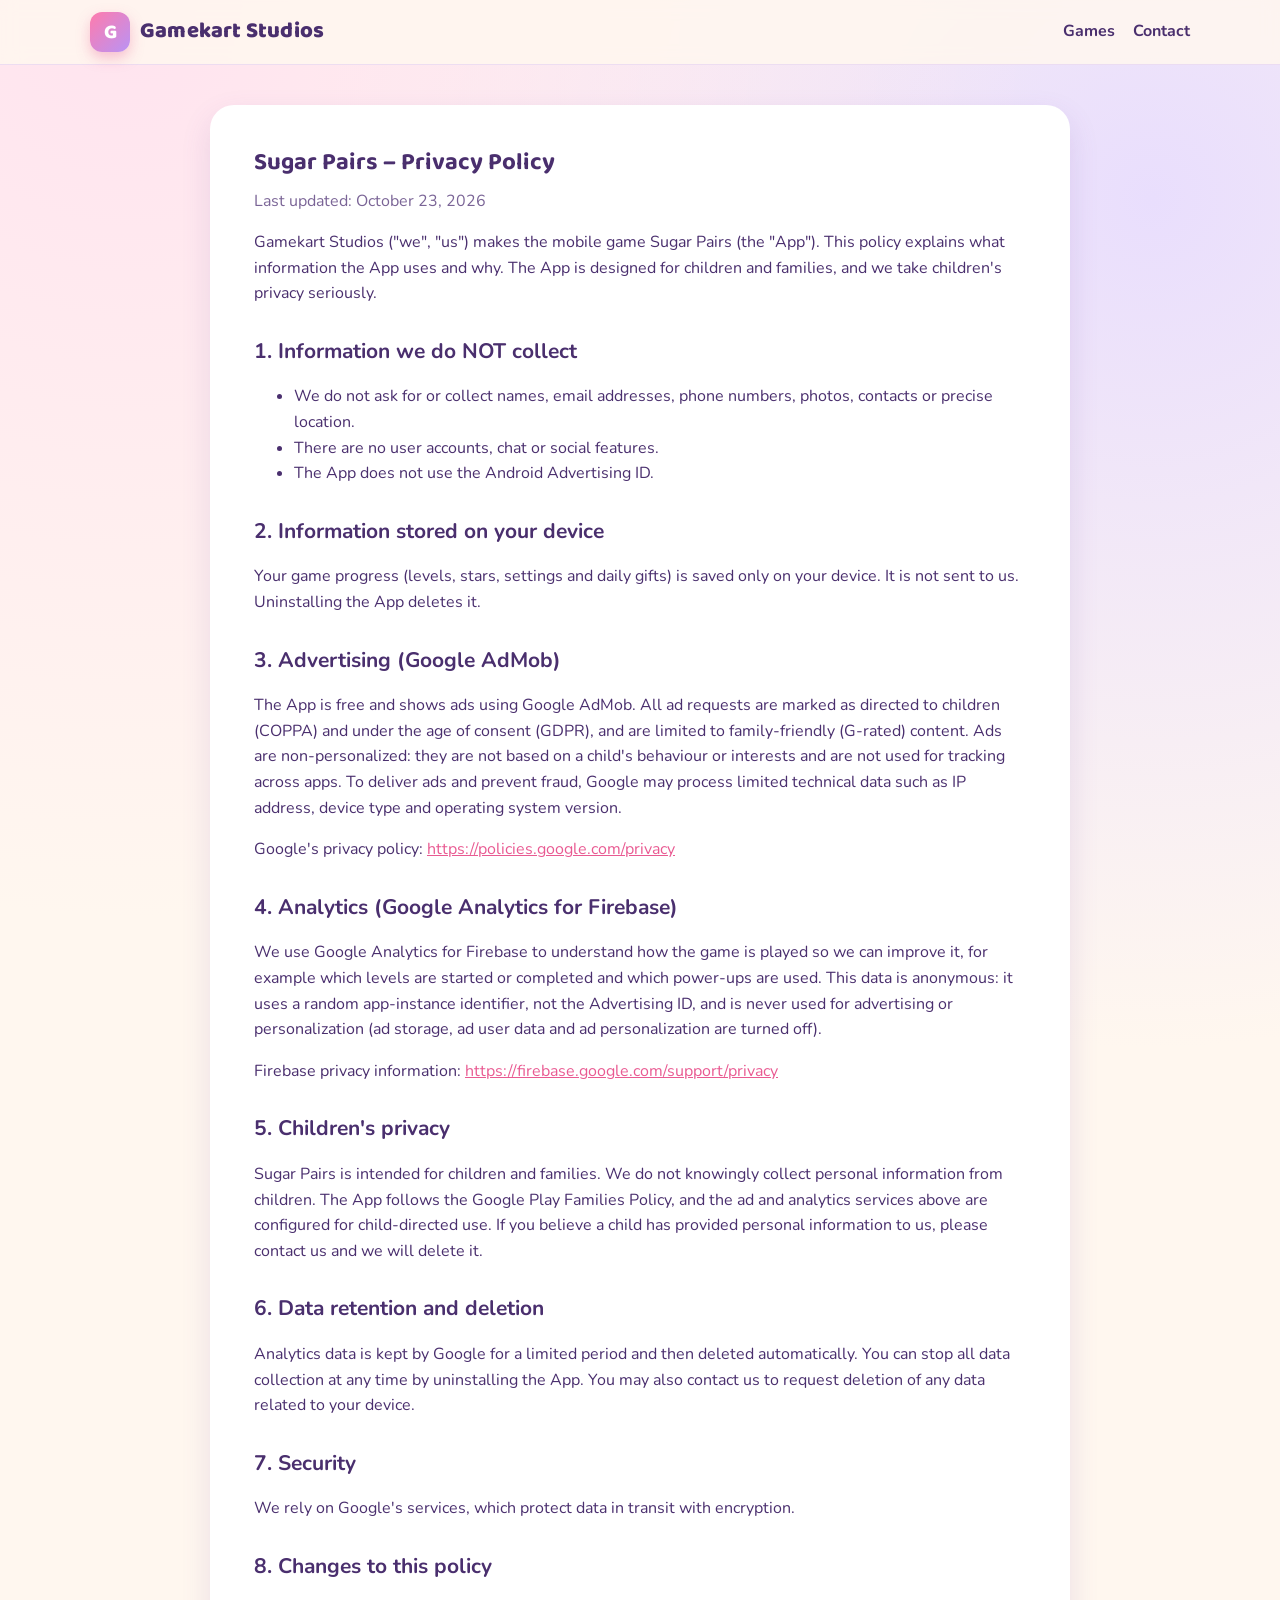
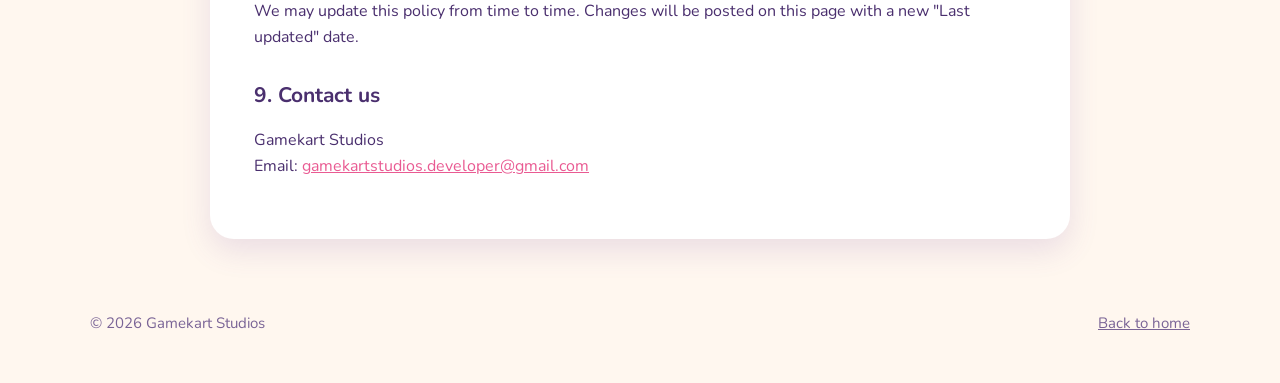
==== sugar-pairs/privacy.html @ 2fb1c18a "Gamekart Studios website: home, Sugar Pairs privacy policy, app-ads.txt" ====
<!doctype html>
<html lang="en">
<head>
  <meta charset="utf-8">
  <meta name="viewport" content="width=device-width, initial-scale=1">
  <title>Sugar Pairs – Privacy Policy | Gamekart Studios</title>
  <meta name="description" content="Privacy policy for the Sugar Pairs mobile game by Gamekart Studios.">
  <link rel="icon" type="image/png" href="../assets/img/favicon.png">
  <link rel="preconnect" href="https://fonts.googleapis.com">
  <link rel="preconnect" href="https://fonts.gstatic.com" crossorigin>
  <link href="https://fonts.googleapis.com/css2?family=Baloo+2:wght@700;800&family=Nunito:wght@400;600;700;800&display=swap" rel="stylesheet">
  <link rel="stylesheet" href="../assets/styles.css">
</head>
<body>
  <header class="site-header">
    <div class="wrap">
      <a class="brand" href="../">
        <span class="brand-mark">G</span>
        <span class="brand-name">Gamekart Studios</span>
      </a>
      <nav class="nav">
        <a href="../#games">Games</a>
        <a href="../#contact">Contact</a>
      </nav>
    </div>
  </header>

  <main class="wrap">
    <article class="policy">
      <h1>Sugar Pairs – Privacy Policy</h1>
      <p class="updated">Last updated: October 23, 2026</p>

      <p>Gamekart Studios ("we", "us") makes the mobile game Sugar Pairs (the "App"). This policy explains what information the App uses and why. The App is designed for children and families, and we take children's privacy seriously.</p>

      <h2>1. Information we do NOT collect</h2>
      <ul>
        <li>We do not ask for or collect names, email addresses, phone numbers, photos, contacts or precise location.</li>
        <li>There are no user accounts, chat or social features.</li>
        <li>The App does not use the Android Advertising ID.</li>
      </ul>

      <h2>2. Information stored on your device</h2>
      <p>Your game progress (levels, stars, settings and daily gifts) is saved only on your device. It is not sent to us. Uninstalling the App deletes it.</p>

      <h2>3. Advertising (Google AdMob)</h2>
      <p>The App is free and shows ads using Google AdMob. All ad requests are marked as directed to children (COPPA) and under the age of consent (GDPR), and are limited to family-friendly (G-rated) content. Ads are non-personalized: they are not based on a child's behaviour or interests and are not used for tracking across apps. To deliver ads and prevent fraud, Google may process limited technical data such as IP address, device type and operating system version.</p>
      <p>Google's privacy policy: <a href="https://policies.google.com/privacy">https://policies.google.com/privacy</a></p>

      <h2>4. Analytics (Google Analytics for Firebase)</h2>
      <p>We use Google Analytics for Firebase to understand how the game is played so we can improve it, for example which levels are started or completed and which power-ups are used. This data is anonymous: it uses a random app-instance identifier, not the Advertising ID, and is never used for advertising or personalization (ad storage, ad user data and ad personalization are turned off).</p>
      <p>Firebase privacy information: <a href="https://firebase.google.com/support/privacy">https://firebase.google.com/support/privacy</a></p>

      <h2>5. Children's privacy</h2>
      <p>Sugar Pairs is intended for children and families. We do not knowingly collect personal information from children. The App follows the Google Play Families Policy, and the ad and analytics services above are configured for child-directed use. If you believe a child has provided personal information to us, please contact us and we will delete it.</p>

      <h2>6. Data retention and deletion</h2>
      <p>Analytics data is kept by Google for a limited period and then deleted automatically. You can stop all data collection at any time by uninstalling the App. You may also contact us to request deletion of any data related to your device.</p>

      <h2>7. Security</h2>
      <p>We rely on Google's services, which protect data in transit with encryption.</p>

      <h2>8. Changes to this policy</h2>
      <p>We may update this policy from time to time. Changes will be posted on this page with a new "Last updated" date.</p>

      <h2>9. Contact us</h2>
      <p>Gamekart Studios<br>Email: <a href="mailto:gamekartstudios.developer@gmail.com">gamekartstudios.developer@gmail.com</a></p>
    </article>
  </main>

  <footer class="site-footer">
    <div class="wrap">
      <span>© 2026 Gamekart Studios</span>
      <span><a href="../">Back to home</a></span>
    </div>
  </footer>
</body>
</html>
---- assets/styles.css ----
/* Gamekart Studios — candy palette taken from Sugar Pairs */
:root {
  --cream: #fff7ef;
  --card: #ffffff;
  --ink: #4a2f6e;
  --ink-soft: #7a6496;
  --pink: #ff7bac;
  --pink-deep: #e95a92;
  --lilac: #b993f5;
  --mint: #8fe3cf;
  --sky: #9fd3ff;
  --shadow: 0 12px 30px rgba(110, 70, 160, 0.14);
  --radius: 24px;
}

* { box-sizing: border-box; }

html { scroll-behavior: smooth; }

body {
  margin: 0;
  font-family: "Nunito", system-ui, -apple-system, "Segoe UI", sans-serif;
  color: var(--ink);
  background:
    radial-gradient(circle at 10% 0%, #ffe3ef 0, transparent 40%),
    radial-gradient(circle at 90% 10%, #e9defd 0, transparent 40%),
    var(--cream);
  line-height: 1.6;
}

img { max-width: 100%; display: block; }

a { color: var(--pink-deep); }

.wrap { width: min(1100px, 100% - 32px); margin: 0 auto; }

/* Header */
.site-header {
  position: sticky; top: 0; z-index: 10;
  background: rgba(255, 247, 239, 0.85);
  backdrop-filter: blur(8px);
  border-bottom: 1px solid rgba(185, 147, 245, 0.25);
}
.site-header .wrap { display: flex; align-items: center; justify-content: space-between; gap: 16px; padding: 12px 0; }
.brand { display: flex; align-items: center; gap: 10px; text-decoration: none; color: var(--ink); }
.brand-mark {
  width: 40px; height: 40px; border-radius: 12px;
  background: linear-gradient(135deg, var(--pink), var(--lilac));
  display: grid; place-items: center; color: #fff;
  font-family: "Baloo 2", "Nunito", sans-serif; font-weight: 800; font-size: 20px;
  box-shadow: 0 6px 14px rgba(233, 90, 146, 0.35);
}
.brand-name { font-family: "Baloo 2", "Nunito", sans-serif; font-weight: 800; font-size: 22px; letter-spacing: 0.2px; }
.nav { display: flex; gap: 18px; flex-wrap: wrap; }
.nav a { color: var(--ink); text-decoration: none; font-weight: 700; }
.nav a:hover { color: var(--pink-deep); }

/* Hero */
.hero { padding: 64px 0 40px; }
.hero .wrap { display: grid; grid-template-columns: 1.2fr 0.8fr; align-items: center; gap: 32px; }
.hero h1 {
  font-family: "Baloo 2", "Nunito", sans-serif; font-weight: 800;
  font-size: clamp(36px, 6vw, 62px); line-height: 1.05; margin: 0 0 16px;
}
.hero h1 span { color: var(--pink-deep); }
.hero p { font-size: 19px; color: var(--ink-soft); margin: 0 0 24px; max-width: 540px; }
.hero-mascot { justify-self: center; width: min(320px, 70vw); animation: bob 3.2s ease-in-out infinite; filter: drop-shadow(0 18px 24px rgba(110, 70, 160, 0.25)); }
@keyframes bob { 0%, 100% { transform: translateY(0) rotate(-2deg); } 50% { transform: translateY(-12px) rotate(2deg); } }

.btn {
  display: inline-flex; align-items: center; gap: 8px;
  padding: 13px 22px; border-radius: 999px; text-decoration: none; font-weight: 800;
  background: linear-gradient(135deg, var(--pink), var(--pink-deep)); color: #fff;
  box-shadow: 0 8px 18px rgba(233, 90, 146, 0.35);
}
.btn.ghost { background: #fff; color: var(--ink); box-shadow: var(--shadow); }
.btn-row { display: flex; gap: 12px; flex-wrap: wrap; }

/* Sections */
section { padding: 48px 0; }
.section-title { font-family: "Baloo 2", "Nunito", sans-serif; font-weight: 800; font-size: clamp(28px, 4vw, 40px); margin: 0 0 8px; }
.section-sub { color: var(--ink-soft); margin: 0 0 28px; }

/* Game card */
.game-card {
  background: var(--card); border-radius: var(--radius); box-shadow: var(--shadow);
  overflow: hidden;
}
.game-banner { width: 100%; aspect-ratio: 1024 / 500; object-fit: cover; }
.game-body { padding: 24px; display: grid; grid-template-columns: auto 1fr; gap: 20px; align-items: start; }
.game-icon { width: 96px; height: 96px; border-radius: 22px; box-shadow: var(--shadow); }
.game-body h3 { font-family: "Baloo 2", "Nunito", sans-serif; font-size: 30px; margin: 0; }
.tag { display: inline-block; font-size: 13px; font-weight: 800; padding: 4px 10px; border-radius: 999px; background: #f1e9ff; color: var(--ink); margin: 6px 6px 10px 0; }
.tag.soon { background: #ffe1ee; color: var(--pink-deep); }
.features { margin: 8px 0 18px; padding-left: 20px; }
.features li { margin: 4px 0; }

.shots { display: grid; grid-template-columns: repeat(4, 1fr); gap: 14px; padding: 0 24px 24px; }
.shots img { border-radius: 14px; box-shadow: 0 6px 16px rgba(110, 70, 160, 0.15); aspect-ratio: 16 / 9; object-fit: cover; }

.video { padding: 0 24px 24px; }
.video-frame { position: relative; width: 100%; aspect-ratio: 16 / 9; border-radius: 16px; overflow: hidden; box-shadow: var(--shadow); }
.video-frame iframe { position: absolute; inset: 0; width: 100%; height: 100%; border: 0; }

/* About / contact */
.cards { display: grid; grid-template-columns: repeat(3, 1fr); gap: 18px; }
.mini-card { background: var(--card); border-radius: 20px; padding: 22px; box-shadow: var(--shadow); }
.mini-card .emoji { font-size: 30px; }
.mini-card h4 { margin: 8px 0 6px; font-size: 19px; }
.mini-card p { margin: 0; color: var(--ink-soft); }

.contact { text-align: center; background: linear-gradient(135deg, #ffe3ef, #ece2ff); border-radius: var(--radius); padding: 40px 24px; box-shadow: var(--shadow); }

/* Policy page */
.policy { background: var(--card); border-radius: var(--radius); box-shadow: var(--shadow); padding: clamp(22px, 4vw, 44px); margin: 40px auto; max-width: 860px; }
.policy h1 { font-family: "Baloo 2", "Nunito", sans-serif; margin-top: 0; line-height: 1.15; }
.policy h2 { font-size: 21px; margin: 28px 0 8px; }
.policy .updated { color: var(--ink-soft); margin-top: -8px; }

/* Footer */
.site-footer { padding: 32px 0 48px; color: var(--ink-soft); font-size: 15px; }
.site-footer .wrap { display: flex; justify-content: space-between; gap: 12px; flex-wrap: wrap; }
.site-footer a { color: var(--ink-soft); }

@media (max-width: 820px) {
  .hero { padding-top: 36px; }
  .hero .wrap { grid-template-columns: 1fr; text-align: center; }
  .hero p { margin-left: auto; margin-right: auto; }
  .btn-row { justify-content: center; }
  .hero-mascot { order: -1; width: min(220px, 60vw); }
  .shots { grid-template-columns: repeat(2, 1fr); }
  .cards { grid-template-columns: 1fr; }
  .game-body { grid-template-columns: 1fr; }
  .nav { gap: 12px; font-size: 15px; }
}
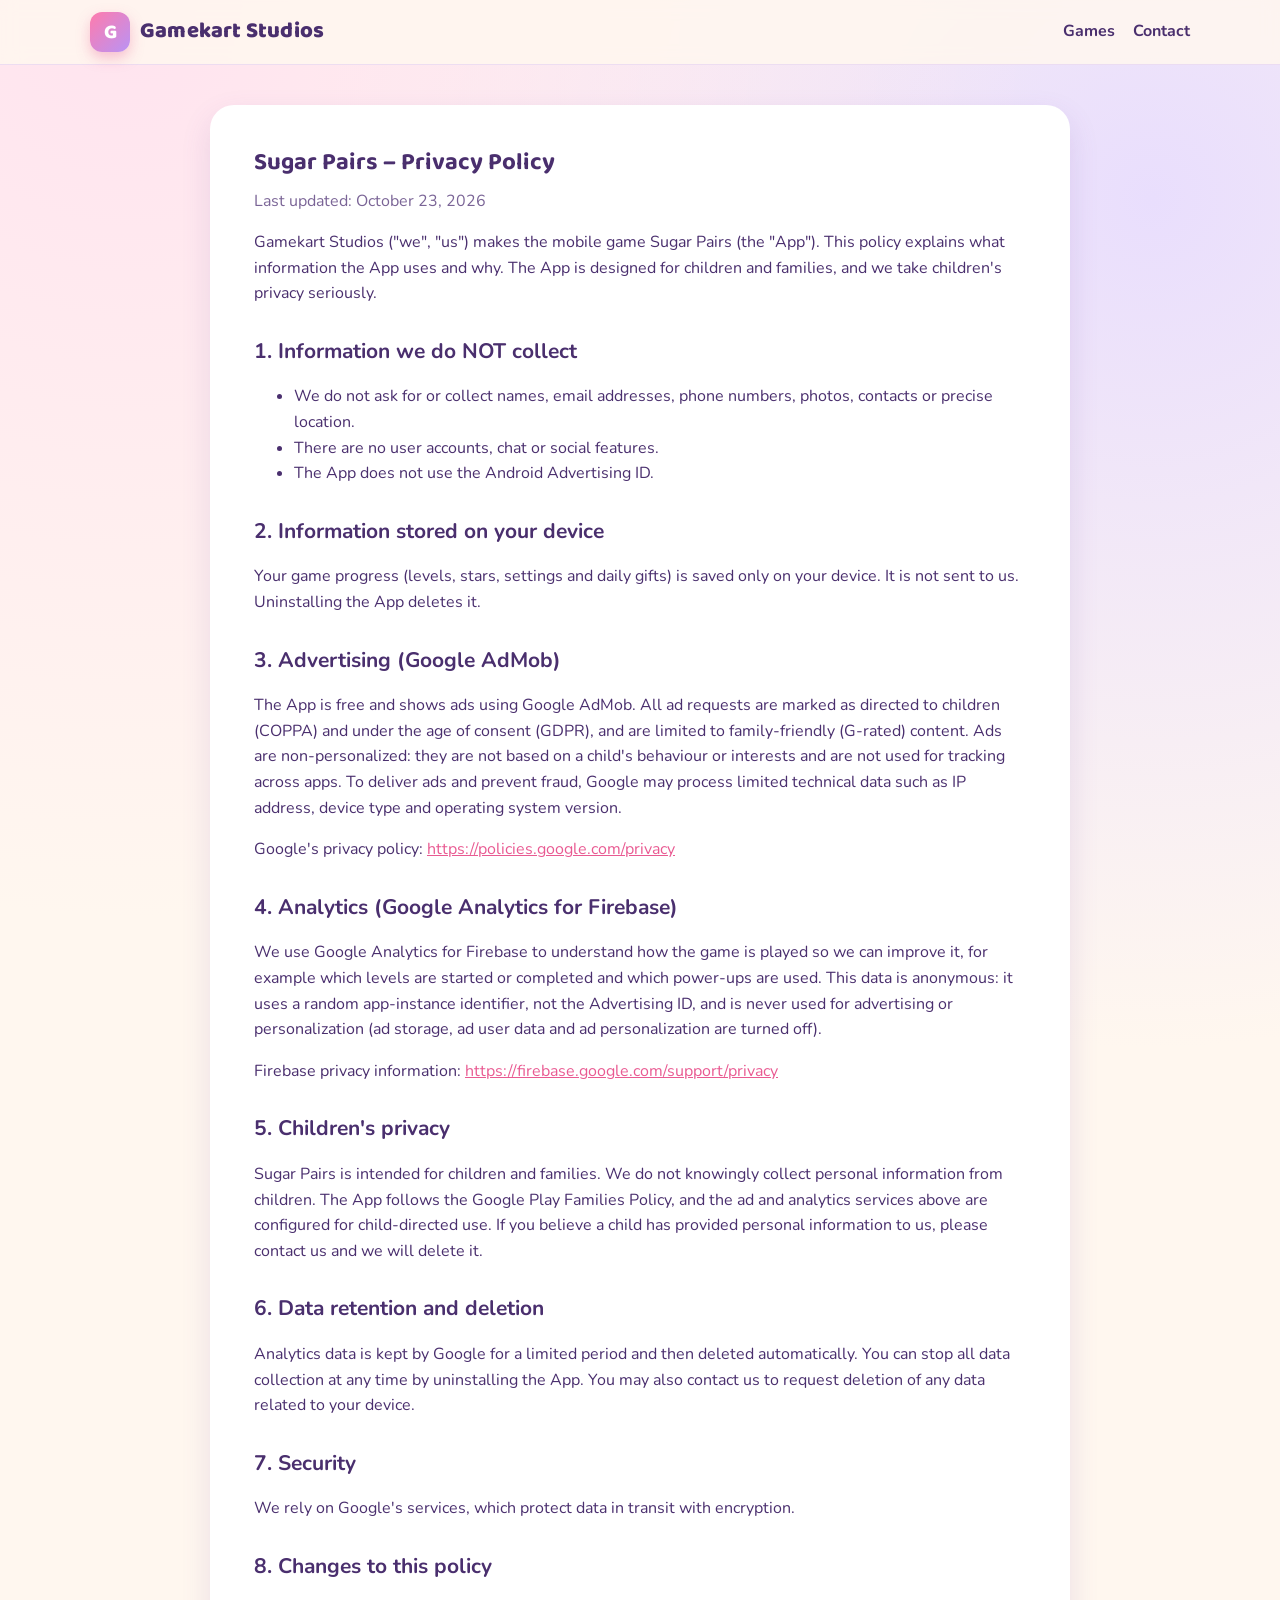
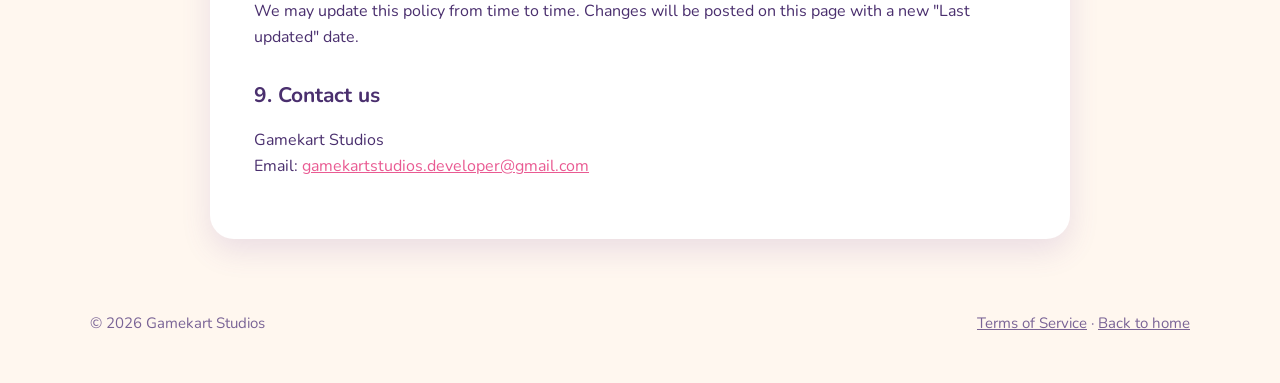
==== commit 7284075f: "Add Sugar Pairs Terms of Service page and links Co-Authored-By: Claude Opus 5.5 <noreply@anthropic.c" ====
--- a/sugar-pairs/privacy.html
+++ b/sugar-pairs/privacy.html
@@ -70,7 +70,7 @@
   <footer class="site-footer">
     <div class="wrap">
       <span>© 2026 Gamekart Studios</span>
-      <span><a href="../">Back to home</a></span>
+      <span><a href="terms.html">Terms of Service</a> · <a href="../">Back to home</a></span>
     </div>
   </footer>
 </body>
